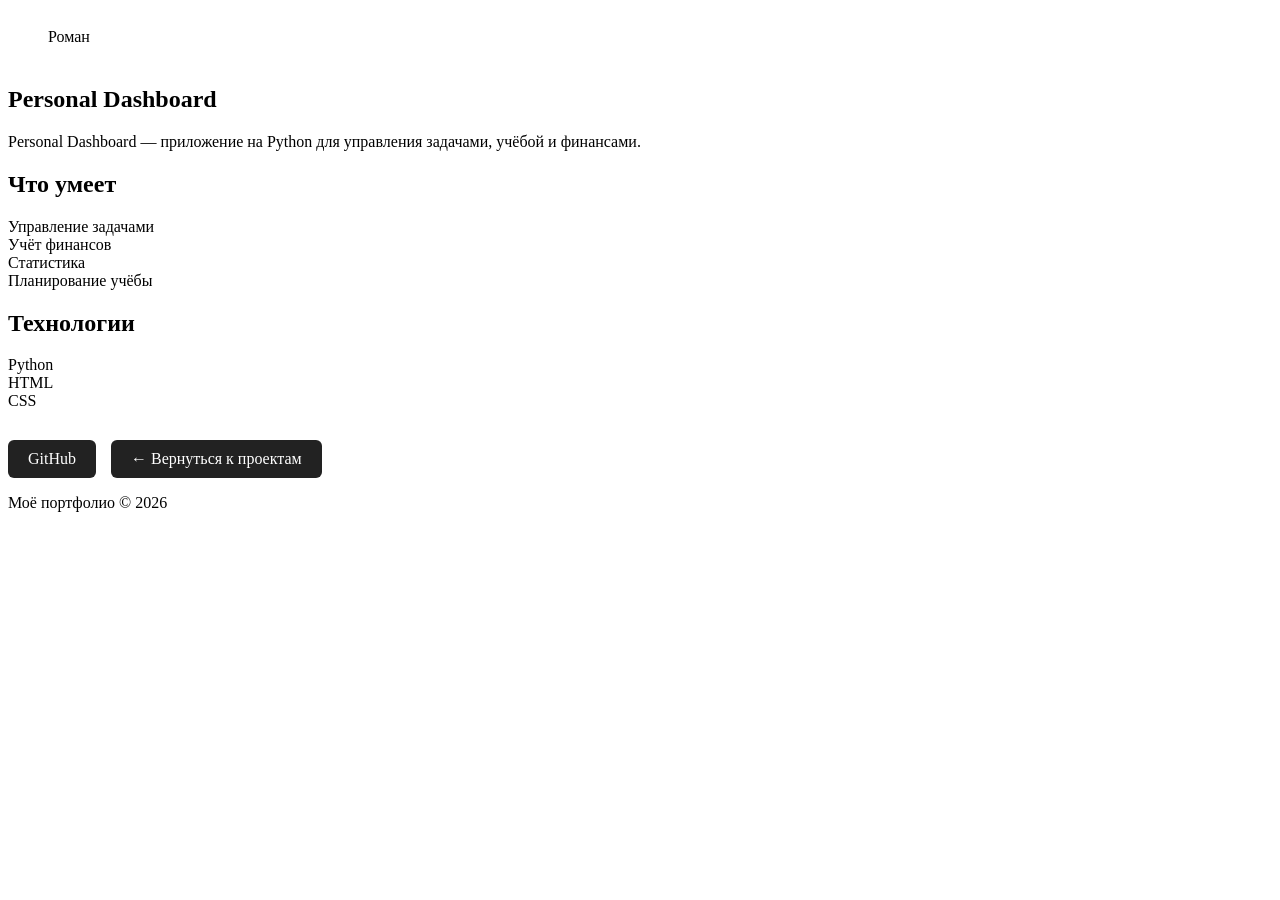
==== project.html @ 02afa87c "Initial portfolio" ====
<!DOCTYPE html>
<html lang="ru">

<head>
  <meta charset="UTF-8">
  <meta name="viewport" content="width=device-width, initial-scale=1.0">

  <link rel="stylesheet" href="style.css">

  <title>Personal Dashboard</title>
</head>

<body>

  <header>
    <div class="logo">Роман</div>

    <nav>
      <a href="index.html">Главная</a>
    </nav>
  </header>

  <main>

    <section class="project-page">
      <h1>Personal Dashboard</h1>

      <p>
        Personal Dashboard — приложение на Python
        для управления задачами, учёбой и финансами.
      </p>

      <h2>Что умеет</h2>

      <div class="features">
        <div>Управление задачами</div>
        <div>Учёт финансов</div>
        <div>Статистика</div>
        <div>Планирование учёбы</div>
      </div>

      <h2>Технологии</h2>

      <div class="skills">
        <div>Python</div>
        <div>HTML</div>
        <div>CSS</div>
      </div>

      <div class="project-links">
        <a href="#">GitHub</a>
        <a href="index.html">← Вернуться к проектам</a>
      </div>
    </section>

  </main>
  <footer>
    <p>Моё портфолио © 2026</p>
  </footer>

</body>

</html>
---- style.css ----
header {
    display: flex;
    justify-content: space-between;
    align-items: center;
    padding: 20px 40px;
}

nav {
    display: flex;
    gap: 25px;
}

nav a {
    color: white;
    text-decoration: none;
}

.projects {
    display: flex;
    gap: 20px;
}

.project {
    background: #2c2a2a;
    color: rgb(20, 122, 182);
    padding: 20px;
    border-radius: 10px;
    width: 300px;
    transition: 0.3s;
}

.project:hover {
    transform: translateY(-5px);
}

.project button {
    padding: 10px 20px;
    border: none;
    border-radius: 6px;
    cursor: pointer;
    transition: 0.2s;
}

.project button:hover {
    transform: scale(1.05);
}

.project a {
    display: inline-block;
    padding: 10px 20px;
    background: white;
    color: black;
    text-decoration: none;
    border-radius: 6px;
    transition: 0.2s;
}

.project a:hover {
    transform: scale(1.05);
}

.project-links {
    display: flex;
    gap: 15px;
    margin-top: 30px;
}

.project-links a {
    display: inline-block;
    padding: 10px 20px;
    background: #222;
    color: white;
    text-decoration: none;
    border-radius: 6px;
    transition: 0.2s;
}

.project-links a:hover {
    transform: translateY(-3px);
}
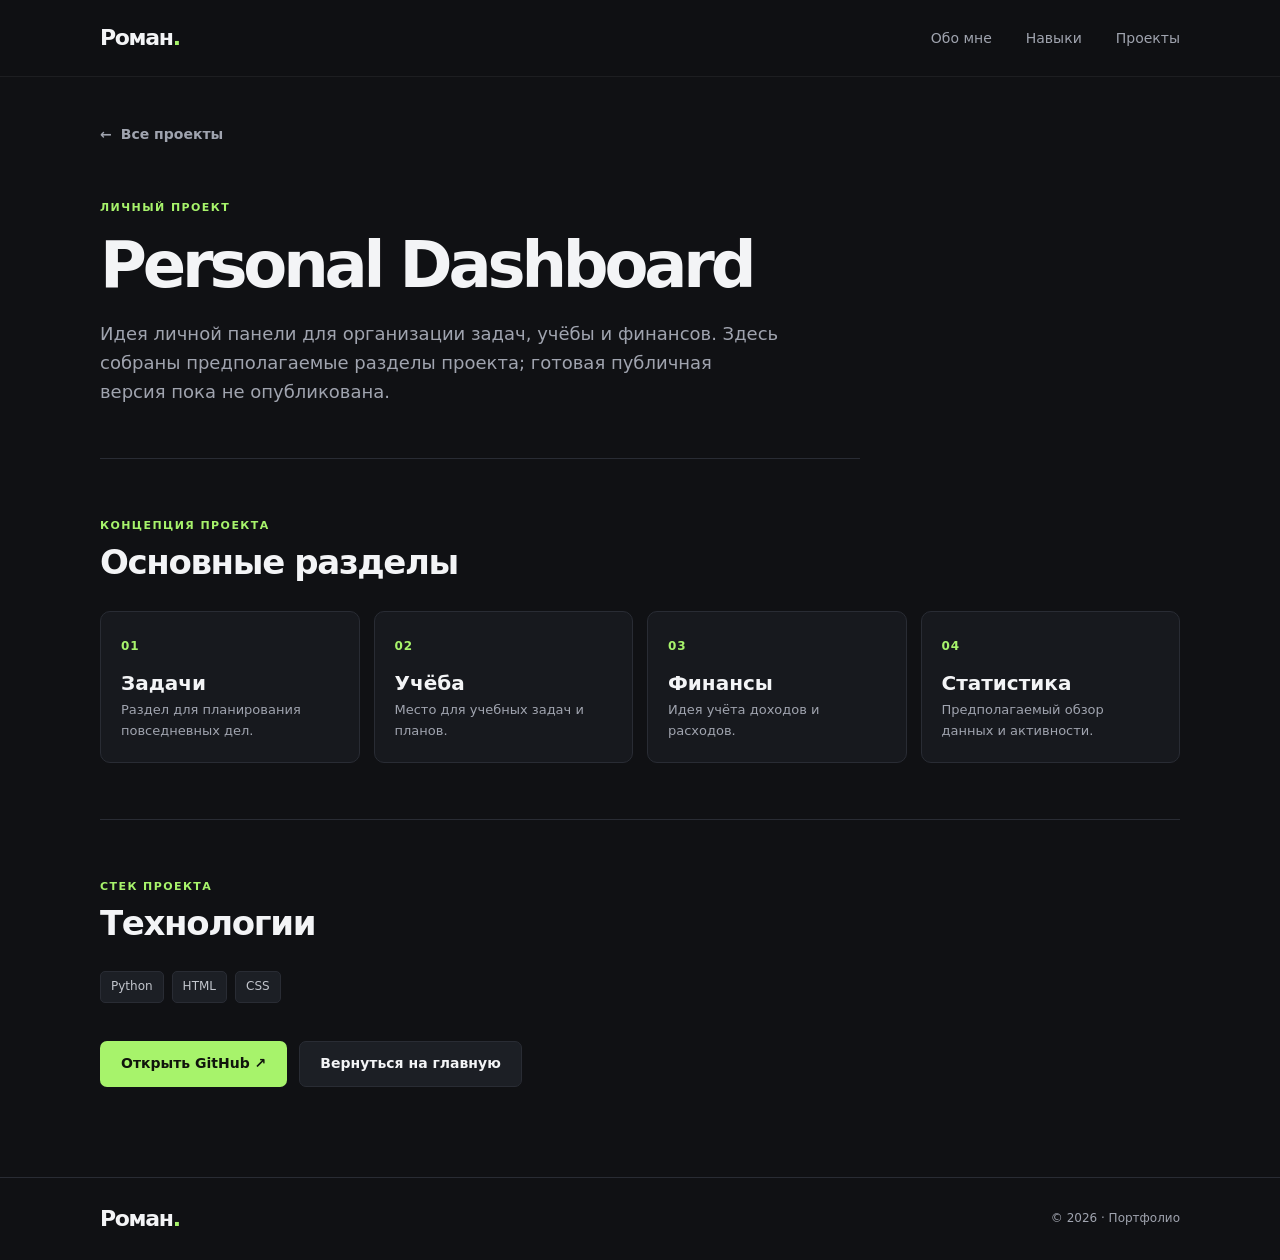
==== commit ab547168: "Update portfolio design and projects" ====
--- a/project.html
+++ b/project.html
@@ -4,60 +4,92 @@
 <head>
   <meta charset="UTF-8">
   <meta name="viewport" content="width=device-width, initial-scale=1.0">
-
+  <meta name="theme-color" content="#101114">
+  <meta name="description" content="Описание проекта Personal Dashboard в портфолио Романа.">
+  <title>Personal Dashboard — Роман</title>
   <link rel="stylesheet" href="style.css">
-
-  <title>Personal Dashboard</title>
+  <script src="script.js" defer></script>
 </head>
 
 <body>
-
-  <header>
-    <div class="logo">Роман</div>
-
-    <nav>
-      <a href="index.html">Главная</a>
-    </nav>
+  <header class="site-header">
+    <div class="header-inner">
+      <a class="logo" href="index.html" aria-label="Роман — главная">Роман<span>.</span></a>
+      <button class="menu-toggle" type="button" aria-expanded="false" aria-controls="primary-navigation"
+        aria-label="Открыть меню">
+        <span></span><span></span><span></span>
+      </button>
+      <nav class="site-nav" id="primary-navigation" aria-label="Основная навигация">
+        <a href="index.html#about">Обо мне</a>
+        <a href="index.html#skills">Навыки</a>
+        <a href="index.html#projects">Проекты</a>
+      </nav>
+    </div>
   </header>
 
-  <main>
+  <main class="page-width project-detail">
+    <a class="back-link" href="index.html#projects"><span aria-hidden="true">←</span> Все проекты</a>
+    <section class="project-intro" aria-labelledby="project-title">
+      <p class="eyebrow">Личный проект</p>
+      <h1 id="project-title">Personal Dashboard</h1>
+      <p class="project-lead">Идея личной панели для организации задач, учёбы и финансов. Здесь собраны предполагаемые
+        разделы проекта; готовая публичная версия пока не опубликована.</p>
+    </section>
 
-    <section class="project-page">
-      <h1>Personal Dashboard</h1>
-
-      <p>
-        Personal Dashboard — приложение на Python
-        для управления задачами, учёбой и финансами.
-      </p>
-
-      <h2>Что умеет</h2>
-
-      <div class="features">
-        <div>Управление задачами</div>
-        <div>Учёт финансов</div>
-        <div>Статистика</div>
-        <div>Планирование учёбы</div>
+    <section class="detail-section" aria-labelledby="features-title">
+      <div class="section-heading">
+        <p class="eyebrow">Концепция проекта</p>
+        <h2 id="features-title">Основные разделы</h2>
       </div>
-
-      <h2>Технологии</h2>
-
-      <div class="skills">
-        <div>Python</div>
-        <div>HTML</div>
-        <div>CSS</div>
-      </div>
-
-      <div class="project-links">
-        <a href="#">GitHub</a>
-        <a href="index.html">← Вернуться к проектам</a>
+      <div class="features-grid">
+        <article class="feature-card"><span class="feature-number">01</span>
+          <h3>Задачи</h3>
+          <p>Раздел для планирования повседневных дел.</p>
+        </article>
+        <article class="feature-card"><span class="feature-number">02</span>
+          <h3>Учёба</h3>
+          <p>Место для учебных задач и планов.</p>
+        </article>
+        <article class="feature-card"><span class="feature-number">03</span>
+          <h3>Финансы</h3>
+          <p>Идея учёта доходов и расходов.</p>
+        </article>
+        <article class="feature-card"><span class="feature-number">04</span>
+          <h3>Статистика</h3>
+          <p>Предполагаемый обзор данных и активности.</p>
+        </article>
       </div>
     </section>
 
+    <section class="detail-section tech-section" aria-labelledby="tech-title">
+      <div class="section-heading">
+        <p class="eyebrow">Стек проекта</p>
+        <h2 id="tech-title">Технологии</h2>
+      </div>
+      <ul class="tag-list" aria-label="Технологии проекта">
+        <li>Python</li>
+        <li>HTML</li>
+        <li>CSS</li>
+      </ul>
+    </section>
+
+    <div class="project-actions">
+      <a class="button button-primary" href="https://github.com/malkree/personal-assistant-bot.git" target="_blank"
+        rel="noopener noreferrer">
+        Открыть GitHub ↗
+      </a>
+
+      <a class="button button-secondary" href="index.html#projects">
+        Вернуться на главную
+      </a>
+    </div>
   </main>
-  <footer>
-    <p>Моё портфолио © 2026</p>
+
+  <footer class="site-footer">
+    <div class="page-width footer-inner"><a class="logo" href="index.html">Роман<span>.</span></a>
+      <p>© 2026 · Портфолио</p>
+    </div>
   </footer>
-
 </body>
 
 </html>
--- a/style.css
+++ b/style.css
@@ -1,80 +1,138 @@
-header {
-    display: flex;
-    justify-content: space-between;
-    align-items: center;
-    padding: 20px 40px;
+:root {
+  color-scheme: dark;
+  --bg: #101114;
+  --surface: #17191e;
+  --surface-raised: #1c1f25;
+  --border: #292c34;
+  --text: #f3f4f6;
+  --muted: #a0a4af;
+  --accent: #a7f36b;
+  --content-width: 1080px;
 }
 
-nav {
-    display: flex;
-    gap: 25px;
+* { box-sizing: border-box; }
+html { scroll-behavior: smooth; scroll-padding-top: 90px; }
+body {
+  margin: 0;
+  min-width: 320px;
+  background: var(--bg);
+  color: var(--text);
+  font-family: Inter, ui-sans-serif, system-ui, -apple-system, BlinkMacSystemFont, 'Segoe UI', sans-serif;
+  line-height: 1.6;
+  -webkit-font-smoothing: antialiased;
 }
+::selection { color: var(--bg); background: var(--accent); }
+a { color: inherit; }
+a:focus-visible, button:focus-visible { outline: 2px solid var(--accent); outline-offset: 4px; }
+.page-width { width: min(var(--content-width), calc(100% - 48px)); margin-inline: auto; }
 
-nav a {
-    color: white;
-    text-decoration: none;
+.site-header { position: sticky; top: 0; z-index: 10; border-bottom: 1px solid rgb(255 255 255 / 6%); background: rgb(16 17 20 / 92%); backdrop-filter: blur(14px); }
+.header-inner { width: min(var(--content-width), calc(100% - 48px)); min-height: 76px; margin: 0 auto; display: flex; align-items: center; justify-content: space-between; }
+.logo { color: var(--text); font: 800 22px/1 Inter, ui-sans-serif, system-ui, sans-serif; text-decoration: none; letter-spacing: -.06em; }
+.logo span { color: var(--accent); }
+.site-nav { display: flex; align-items: center; gap: 34px; }
+.site-nav a { color: var(--muted); text-decoration: none; font-size: 14px; transition: color .2s ease; }
+.site-nav a:hover, .site-nav a:focus-visible { color: var(--accent); }
+.menu-toggle { display: none; }
+
+.hero { min-height: 510px; display: flex; align-items: center; position: relative; overflow: hidden; border-bottom: 1px solid var(--border); }
+.hero-content { position: relative; z-index: 1; max-width: 690px; padding: 76px 0 88px; }
+.eyebrow { margin: 0 0 14px; color: var(--accent); text-transform: uppercase; letter-spacing: .13em; font-size: 11px; font-weight: 700; }
+.hero h1, .project-intro h1 { margin: 0; font: 800 clamp(44px, 7vw, 76px)/1.08 Inter, ui-sans-serif, system-ui, sans-serif; letter-spacing: -.065em; }
+.hero h1 span { color: var(--accent); }
+.hero-description { max-width: 550px; margin: 22px 0 30px; color: var(--muted); font-size: 18px; }
+.hero-mark { position: absolute; right: 7%; top: 50%; transform: translateY(-50%); width: 270px; height: 270px; border: 1px solid #252a2b; border-radius: 50%; display: grid; place-items: center; color: rgb(167 243 107 / 14%); font: 800 100px Inter, ui-sans-serif, system-ui, sans-serif; }
+.hero-mark::before, .hero-mark::after { content: ''; position: absolute; inset: 22px; border: 1px solid #202522; border-radius: 50%; }
+.hero-mark::after { inset: 48px; }
+.hero-mark i { position: absolute; width: 9px; height: 9px; top: 34px; right: 46px; border-radius: 50%; background: var(--accent); box-shadow: 0 0 28px var(--accent); }
+.button { display: inline-flex; min-height: 46px; align-items: center; justify-content: center; gap: 12px; padding: 0 20px; border: 1px solid transparent; border-radius: 7px; font-weight: 700; font-size: 14px; text-decoration: none; transition: transform .2s ease, background .2s ease, border-color .2s ease; }
+.button:hover { transform: translateY(-2px); }
+.button-primary { color: #10140c; background: var(--accent); }
+.button-primary:hover { background: #b8ff7c; }
+.button-secondary { color: var(--text); background: var(--surface-raised); border-color: var(--border); }
+.button-secondary:hover { border-color: #565c66; }
+.button-disabled { color: #81858e; background: var(--surface); border-color: var(--border); cursor: default; }
+
+.section { padding-block: 82px; }
+.section-heading { margin-bottom: 28px; }
+.section-heading .eyebrow { margin-bottom: 7px; }
+.section-heading h2, .detail-section h2 { margin: 0; font: 700 34px/1.2 Inter, ui-sans-serif, system-ui, sans-serif; letter-spacing: -.04em; }
+.about-section { display: grid; grid-template-columns: .75fr 1.25fr; align-items: start; gap: 50px; border-bottom: 1px solid var(--border); }
+.about-section .section-heading { margin: 0; }
+.about-copy { max-width: 650px; margin: 4px 0 0; color: var(--muted); font-size: 17px; }
+.skills-grid { display: grid; grid-template-columns: repeat(4, minmax(0, 1fr)); gap: 14px; }
+.skill-card, .project-card, .feature-card { border: 1px solid var(--border); background: var(--surface); border-radius: 10px; }
+.skill-card { min-height: 190px; padding: 21px; transition: border-color .2s ease, transform .2s ease; }
+.skill-card:hover, .project-card:hover, .feature-card:hover { transform: translateY(-3px); border-color: #444a54; }
+.skill-index, .feature-number { color: var(--accent); font-size: 12px; font-weight: 700; letter-spacing: .08em; }
+.skill-card h3, .feature-card h3 { margin: 18px 0 5px; font: 700 20px Inter, ui-sans-serif, system-ui, sans-serif; }
+.skill-card p, .feature-card p { margin: 0; color: var(--muted); font-size: 13px; }
+.projects-section { border-top: 1px solid var(--border); }
+.projects-grid { display: grid; grid-template-columns: repeat(2, minmax(0, 1fr)); gap: 18px; }
+.project-card { min-height: 300px; display: flex; flex-direction: column; padding: 26px; transition: border-color .2s ease, transform .2s ease; }
+.project-card-top { display: flex; align-items: center; justify-content: space-between; color: var(--muted); font-size: 12px; }
+.project-type { text-transform: uppercase; letter-spacing: .1em; }
+.project-arrow { color: var(--accent); font-size: 19px; }
+.project-card h3 { margin: 25px 0 9px; font: 700 24px Inter, ui-sans-serif, system-ui, sans-serif; letter-spacing: -.03em; }
+.project-card > p { max-width: 450px; margin: 0; color: var(--muted); font-size: 14px; }
+.tag-list { display: flex; flex-wrap: wrap; gap: 8px; margin: 20px 0; padding: 0; list-style: none; }
+.tag-list li { padding: 5px 10px; border: 1px solid var(--border); border-radius: 5px; color: #c2c5cc; background: var(--surface-raised); font-size: 12px; }
+.text-link, .back-link { width: fit-content; display: inline-flex; gap: 9px; align-items: center; margin-top: auto; color: var(--accent); font-size: 14px; font-weight: 700; text-decoration: none; }
+.text-link:hover, .back-link:hover { color: #c2ff93; }
+.site-footer { border-top: 1px solid var(--border); }
+.footer-inner { min-height: 82px; display: flex; align-items: center; justify-content: space-between; }
+.footer-inner p { color: var(--muted); font-size: 12px; }
+
+.project-detail { padding-top: 44px; padding-bottom: 90px; }
+.back-link { margin: 0 0 54px; color: var(--muted); }
+.back-link:hover { color: var(--accent); }
+.project-intro { max-width: 760px; padding-bottom: 52px; border-bottom: 1px solid var(--border); }
+.project-intro h1 { font-size: clamp(42px, 6vw, 64px); }
+.project-lead { max-width: 680px; margin: 20px 0 0; color: var(--muted); font-size: 18px; }
+.detail-section { padding-top: 58px; }
+.features-grid { display: grid; grid-template-columns: repeat(4, minmax(0, 1fr)); gap: 14px; }
+.feature-card { padding: 20px; transition: border-color .2s ease, transform .2s ease; }
+.feature-card h3 { margin-top: 14px; }
+.tech-section { border-top: 1px solid var(--border); margin-top: 56px; }
+.tech-section .tag-list { margin-bottom: 0; }
+.project-actions { display: flex; flex-wrap: wrap; gap: 12px; margin-top: 38px; }
+
+@media (max-width: 800px) {
+  .hero { min-height: 470px; }
+  .hero-mark { right: -55px; opacity: .5; }
+  .skills-grid, .features-grid { grid-template-columns: repeat(2, minmax(0, 1fr)); }
+  .about-section { grid-template-columns: 1fr; gap: 18px; }
 }
-
-.projects {
-    display: flex;
-    gap: 20px;
+@media (max-width: 600px) {
+  .page-width, .header-inner { width: min(100% - 36px, var(--content-width)); }
+  .header-inner { min-height: 68px; }
+  .menu-toggle { width: 42px; height: 42px; display: flex; flex-direction: column; align-items: center; justify-content: center; gap: 5px; padding: 0; border: 1px solid var(--border); border-radius: 7px; background: var(--surface); cursor: pointer; }
+  .menu-toggle span { display: block; width: 17px; height: 2px; border-radius: 2px; background: var(--text); transition: transform .2s ease, opacity .2s ease; }
+  .menu-toggle[aria-expanded="true"] span:first-child { transform: translateY(7px) rotate(45deg); }
+  .menu-toggle[aria-expanded="true"] span:nth-child(2) { opacity: 0; }
+  .menu-toggle[aria-expanded="true"] span:last-child { transform: translateY(-7px) rotate(-45deg); }
+  .site-nav { position: absolute; top: calc(100% + 1px); left: 0; right: 0; display: none; flex-direction: column; align-items: stretch; gap: 0; padding: 8px 18px 16px; border-bottom: 1px solid var(--border); background: var(--bg); }
+  .site-nav.is-open { display: flex; }
+  .site-nav a { padding: 12px 0; }
+  .hero { min-height: 420px; }
+  .hero-content { padding: 66px 0; }
+  .hero-mark { width: 190px; height: 190px; right: -85px; font-size: 68px; }
+  .hero-description { font-size: 16px; }
+  .section { padding-block: 62px; }
+  .section-heading h2, .detail-section h2 { font-size: 29px; }
+  .skills-grid { gap: 10px; }
+  .skill-card { min-height: 170px; padding: 16px; }
+  .projects-grid, .features-grid { grid-template-columns: 1fr; }
+  .project-card { min-height: 280px; padding: 22px; }
+  .project-detail { padding-top: 28px; padding-bottom: 64px; }
+  .back-link { margin-bottom: 38px; }
+  .project-intro { padding-bottom: 38px; }
+  .project-lead { font-size: 16px; }
+  .detail-section { padding-top: 42px; }
+  .tech-section { margin-top: 42px; }
+  .project-actions { flex-direction: column; align-items: stretch; }
+  .footer-inner { min-height: 74px; }
 }
-
-.project {
-    background: #2c2a2a;
-    color: rgb(20, 122, 182);
-    padding: 20px;
-    border-radius: 10px;
-    width: 300px;
-    transition: 0.3s;
+@media (prefers-reduced-motion: reduce) {
+  *, *::before, *::after { scroll-behavior: auto !important; transition-duration: .01ms !important; }
 }
-
-.project:hover {
-    transform: translateY(-5px);
-}
-
-.project button {
-    padding: 10px 20px;
-    border: none;
-    border-radius: 6px;
-    cursor: pointer;
-    transition: 0.2s;
-}
-
-.project button:hover {
-    transform: scale(1.05);
-}
-
-.project a {
-    display: inline-block;
-    padding: 10px 20px;
-    background: white;
-    color: black;
-    text-decoration: none;
-    border-radius: 6px;
-    transition: 0.2s;
-}
-
-.project a:hover {
-    transform: scale(1.05);
-}
-
-.project-links {
-    display: flex;
-    gap: 15px;
-    margin-top: 30px;
-}
-
-.project-links a {
-    display: inline-block;
-    padding: 10px 20px;
-    background: #222;
-    color: white;
-    text-decoration: none;
-    border-radius: 6px;
-    transition: 0.2s;
-}
-
-.project-links a:hover {
-    transform: translateY(-3px);
-}
